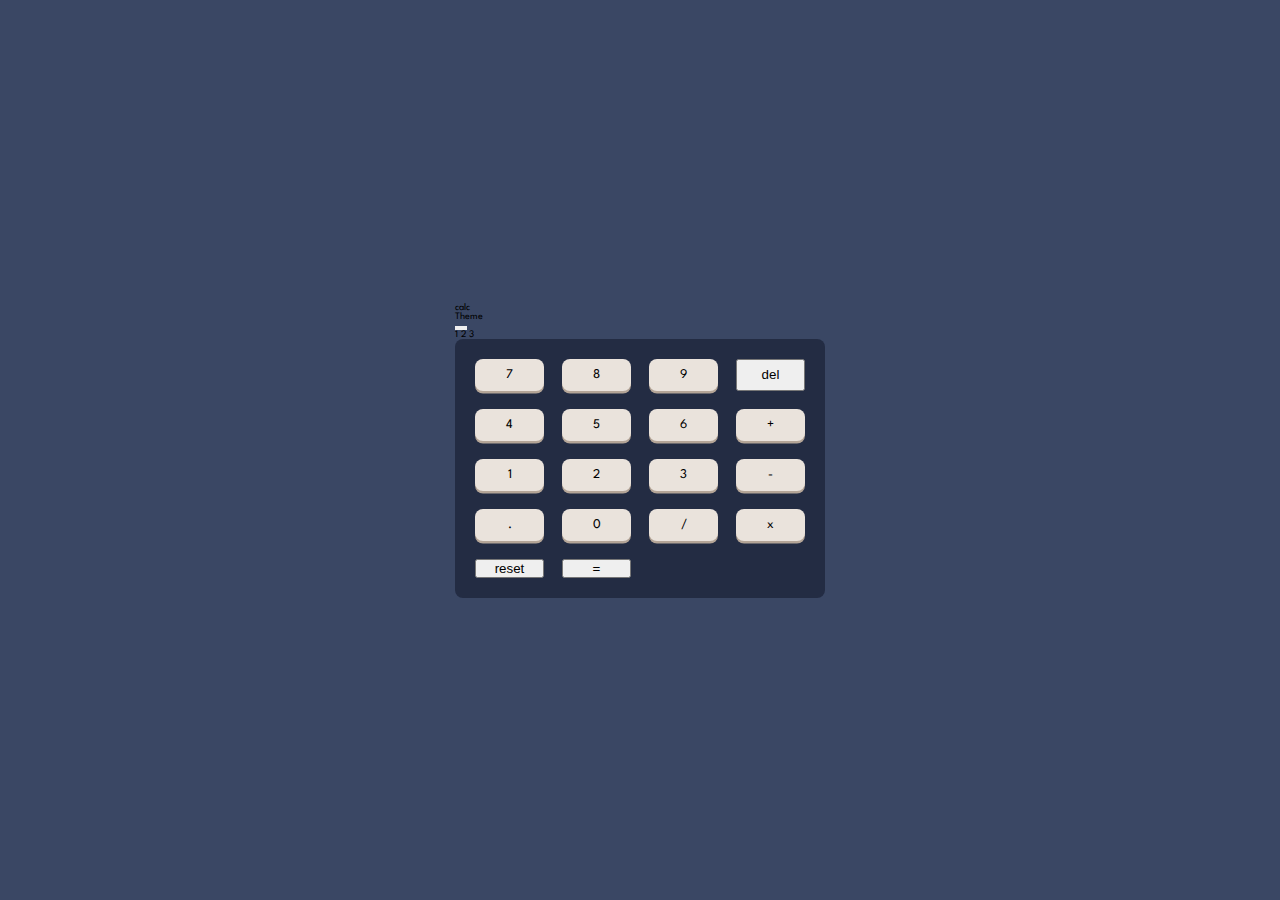
==== js-calculator/index.html @ e168752d "feat: calculator mini proj init. some ideas for next too." ====
<!DOCTYPE html>
<html lang="en">
    <head>
        <meta charset="UTF-8" />
        <meta name="viewport" content="width=device-width, initial-scale=1.0" />

        <link rel="icon" type="image/png" sizes="32x32" />
        <link rel="stylesheet" href="/js-calculator/style.css" />

        <title>Calculator app</title>
        <script src="app.js" defer></script>
    </head>
    <body>
        <div class="container">
            <div class="calc-header">
                <p class="calc-text">calc</p>
                <div class="calc-theme">
                    <span>Theme</span>
                    <div class="tri-state-toggle">
                        <button
                            class="toggle-btn active"
                            data-theme="1"
                        ></button
                        ><button class="toggle-btn" data-theme="2"></button
                        ><button class="toggle-btn" data-theme="3"></button>
                    </div>
                </div>
                <div class="theme-number">
                    <span>1</span>
                    <span>2</span>
                    <span>3</span>
                </div>
            </div>
            <div class="calc-display">
                <div class="prev-op"></div>
                <div class="curr-op"></div>
            </div>
            <div class="calc-body">
                <button class="calc-op-box" data-number><span>7</span></button>
                <button class="calc-op-box" data-number><span>8</span></button>
                <button class="calc-op-box" data-number><span>9</span></button>
                <button class="btn btn-del" data-delete>del</button>
                <button class="calc-op-box" data-number><span>4</span></button>
                <button class="calc-op-box" data-number><span>5</span></button>
                <button class="calc-op-box" data-number><span>6</span></button>
                <button class="calc-op-box" data-operation>
                    <span>+</span>
                </button>
                <button class="calc-op-box" data-number><span>1</span></button>
                <button class="calc-op-box" data-number><span>2</span></button>
                <button class="calc-op-box" data-number><span>3</span></button>
                <button class="calc-op-box" data-operation>
                    <span>-</span>
                </button>
                <button class="calc-op-box" data-number><span>.</span></button>
                <button class="calc-op-box" data-number><span>0</span></button>
                <button class="calc-op-box" data-operation>
                    <span>/</span>
                </button>
                <button class="calc-op-box" data-operation>
                    <span>x</span>
                </button>
                <button class="btn btn-reset" data-reset>reset</button>
                <button class="btn btn-equal" data-equals>=</button>
            </div>
        </div>
    </body>
</html>
---- js-calculator/style.css ----
@import url("https://fonts.googleapis.com/css2?family=League+Spartan:wght@400;600;700&display=swap");

:root {
    --border-radius: 8px;
    --main-background-color: hsl(222, 26%, 31%);
    --keypad-background-color: hsl(223, 31%, 20%);
    --screen-background-color: hsl(224, 36%, 15%);
    --del-reset-key-bg-color: hsl(225, 21%, 49%);
    --del-reset-key-bg-color-hover: hsl(224, 76%, 80%);
    --del-reset-key-shadow-color: hsl(224, 28%, 35%);
    --equal-key-bg-color: hsl(6, 63%, 50%);
    --equal-key-bg-color-hover: hsl(6, 99%, 67%);
    --equal-key-shadow-color: hsl(6, 70%, 34%);
    --key-bg-color: hsl(30, 25%, 89%);
    --key-bg-color-hover: hsl(0, 0%, 100%);
    --key-shadow-color: hsl(28, 16%, 65%);
    --text-color: hsl(0, 0%, 100%);
    --text-color-num: hsl(221, 14%, 31%);
    --text-color-prev-op: #ccc;
    --text-color-equal-btn: hsl(0, 0%, 100%);
}

* {
    margin: 0;
    padding: 0;
    box-sizing: border-box;
}

html {
    font-size: 62.5%; /* 1rem = 10px */
}

body {
    min-height: 100vh;
    background-color: var(--main-background-color);
    display: flex;
    justify-content: center;
    align-items: center;
    font-family: "League Spartan", sans-serif;
    transition: background-color 0.5s;
}

.container {
    width: 90%;
    max-width: 45rem;
    padding: 4rem;
}

.calc-body {
    display: grid;
    grid-template-columns: repeat(4, 1fr);
    padding: 2rem;
    background-color: var(--keypad-background-color);
    border-radius: var(--border-radius);
    gap: 1.8rem;
}

.calc-op-box {
    font-family: inherit;
    padding: 1rem 0;
    text-align: center;
    background-color: var(--key-bg-color);
    border-radius: var(--border-radius);
    box-shadow: 0 2.5px var(--key-shadow-color);
    border: none;
    outline: none;
}

@media (max-width: 600px) {
    html {
        font-size: 56.25%;
    }

    .container {
        width: 100%;
        padding: 4rem 3rem;
    }

    .calc-body {
        gap: 1.8rem 1.2rem;
    }

    .calc-op-box {
        padding: 1.6rem 0rem;
        border-radius: 5px;
    }
}
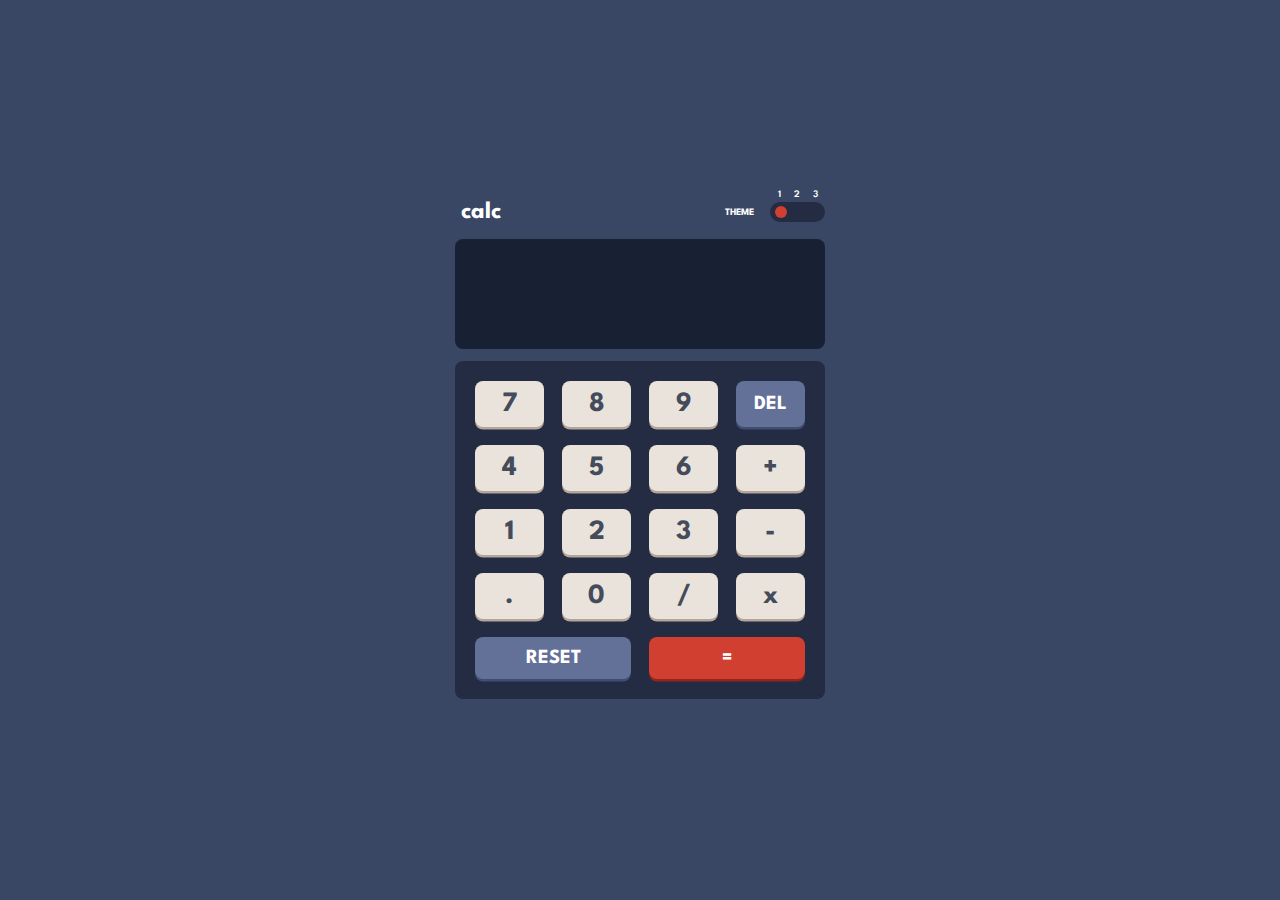
==== commit ffdf74db: "chore: style link fixed" ====
--- a/js-calculator/index.html
+++ b/js-calculator/index.html
@@ -5,7 +5,7 @@
         <meta name="viewport" content="width=device-width, initial-scale=1.0" />
 
         <link rel="icon" type="image/png" sizes="32x32" />
-        <link rel="stylesheet" href="/js-calculator/style.css" />
+        <link rel="stylesheet" href="style.css" />
 
         <title>Calculator app</title>
         <script src="app.js" defer></script>
--- a/js-calculator/style.css
+++ b/js-calculator/style.css
@@ -46,6 +46,102 @@
     padding: 4rem;
 }
 
+.calc-header {
+    display: flex;
+    align-items: center;
+    justify-content: space-between;
+    margin-bottom: 1.6rem;
+    position: relative;
+}
+
+.theme-number {
+    width: 4rem;
+    position: absolute;
+    top: -1.1rem;
+    right: 0.7rem;
+    display: flex;
+    justify-content: space-between;
+}
+
+.theme-number span {
+    font-weight: 600;
+    color: var(--text-color);
+}
+
+.calc-text {
+    color: var(--text-color);
+    font-size: 2.4rem;
+    font-weight: bold;
+    padding-left: 0.6rem;
+}
+
+.calc-theme {
+    display: flex;
+    width: 11rem;
+    justify-content: space-between;
+    align-items: center;
+}
+
+.calc-theme span {
+    color: var(--text-color);
+    font-weight: bold;
+    text-transform: uppercase;
+    font-size: 1rem;
+    margin-left: 1rem;
+}
+
+.tri-state-toggle {
+    display: flex;
+    align-items: center;
+    justify-content: space-evenly;
+    width: 5.5rem;
+    height: 2rem;
+    border-radius: 1.5rem;
+    background-color: var(--keypad-background-color);
+}
+
+.toggle-btn {
+    width: 1.2rem;
+    height: 1.2rem;
+    border: none;
+    outline: none;
+    border-radius: 50%;
+    cursor: pointer;
+    position: relative;
+    opacity: 0;
+}
+
+.active {
+    opacity: 1;
+    background-color: var(--equal-key-bg-color);
+}
+
+.active:hover {
+    background-color: var(--equal-key-bg-color-hover);
+}
+
+.calc-display {
+    width: 100%;
+    min-height: 11rem;
+    display: flex;
+    flex-direction: column;
+    justify-content: space-around;
+    align-items: flex-end;
+    padding: 1rem;
+    color: var(--text-color);
+    background-color: var(--screen-background-color);
+    margin-bottom: 1.2rem;
+    border-radius: var(--border-radius);
+    font-size: 3rem;
+    font-weight: bold;
+    word-break: break-all;
+}
+
+.prev-op {
+    color: var(--text-color-prev-op);
+    font-size: 2.2rem;
+}
+
 .calc-body {
     display: grid;
     grid-template-columns: repeat(4, 1fr);
@@ -66,6 +162,55 @@
     outline: none;
 }
 
+.calc-op-box:hover {
+    cursor: pointer;
+    background-color: var(--key-bg-color-hover);
+}
+
+.calc-op-box span {
+    font-weight: bold;
+    font-size: 2.8rem;
+    color: var(--text-color-num);
+}
+
+.btn {
+    color: #fff;
+    font-family: inherit;
+    text-align: center;
+    border-radius: var(--border-radius);
+    padding: 1.2rem 0;
+    border: none;
+    font-weight: bold;
+    font-size: 2rem;
+    text-transform: uppercase;
+    cursor: pointer;
+}
+
+.btn-del,
+.btn-reset {
+    background-color: var(--del-reset-key-bg-color);
+    box-shadow: 0 2.5px var(--del-reset-key-shadow-color);
+}
+.btn-reset {
+    grid-column: span 2;
+}
+
+.btn-del:hover,
+.btn-reset:hover {
+    background-color: var(--del-reset-key-bg-color-hover);
+}
+
+.btn-equal {
+    color: var(--text-color-equal-btn);
+    background-color: var(--equal-key-bg-color);
+    box-shadow: 0 2.5px var(--equal-key-shadow-color);
+    grid-column: span 2;
+}
+
+.btn-equal:hover {
+    background-color: var(--equal-key-bg-color-hover);
+}
+
 @media (max-width: 600px) {
     html {
         font-size: 56.25%;
